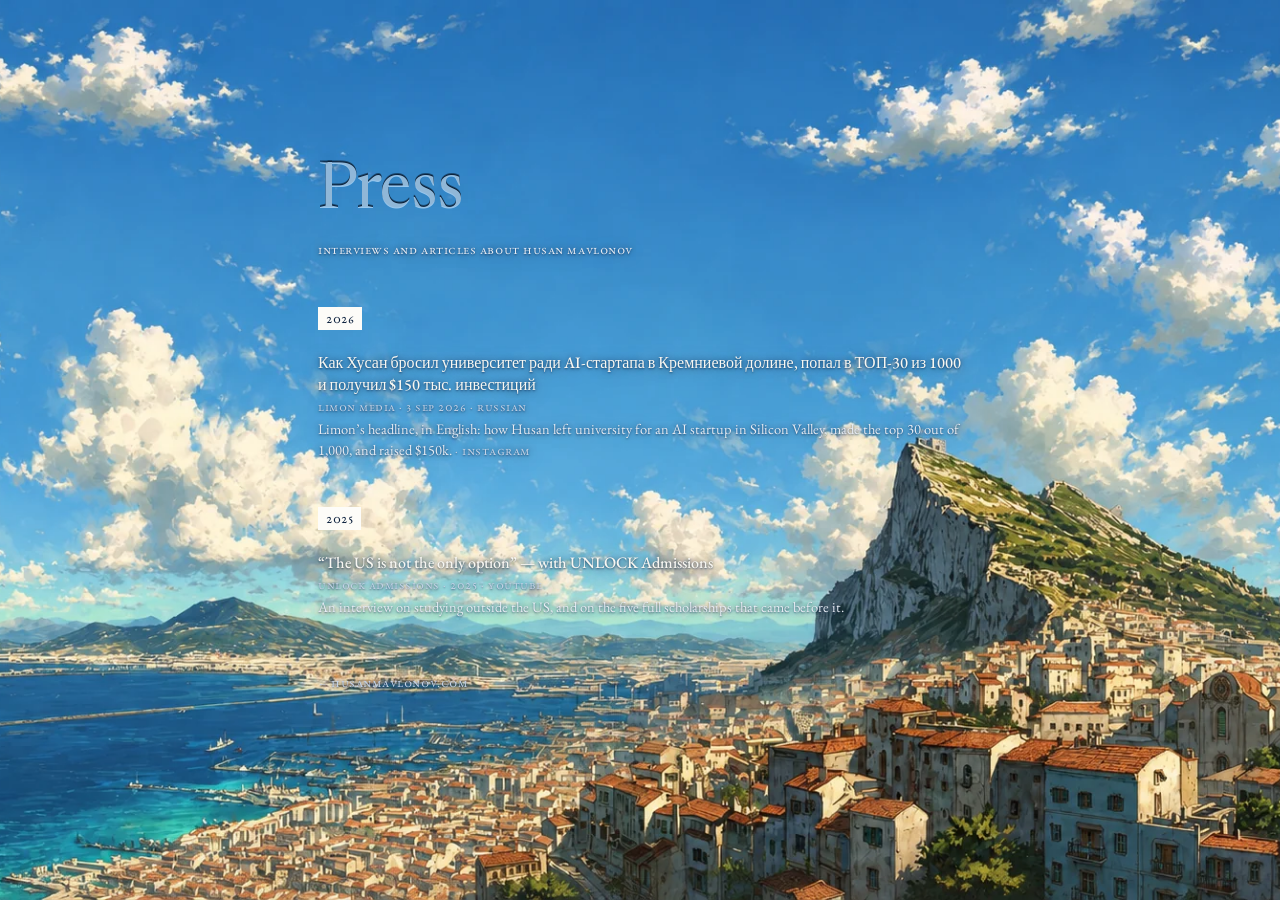
==== press/index.html @ 828c4197 "Co-founder & CEO of defex everywhere, incl. meta, JSON-LD and sitemap Co-Authored-By: Claude Opus 5 " ====
<!doctype html>
<html lang="en">
<head>
  <meta charset="utf-8" />
  <meta name="viewport" content="width=device-width, initial-scale=1, viewport-fit=cover" />
  <title>Press — Husan Mavlonov</title>
  <meta name="description" content="Press about Husan Mavlonov — interviews and articles, including Limon Media (2026) and UNLOCK Admissions (2025)." />
  <link rel="canonical" href="https://husanmavlonov.com/press/" />
  <meta name="theme-color" content="#3d7cb4" />
  <meta name="color-scheme" content="dark light" />
  <meta name="author" content="Husan Mavlonov" />
  <meta property="og:title" content="Press · Husan Mavlonov" />
  <meta property="og:description" content="Interviews and articles about Husan Mavlonov." />
  <meta property="og:type" content="website" />
  <meta property="og:url" content="https://husanmavlonov.com/press/" />
  <meta property="og:site_name" content="Husan Mavlonov" />
  <meta property="og:image" content="https://husanmavlonov.com/og.png" />
  <meta property="og:image:width" content="1200" />
  <meta property="og:image:height" content="630" />
  <meta property="og:image:alt" content="Husan Mavlonov — co-founder &amp; CEO of defex, co-founder of BuildCored." />
  <meta property="og:locale" content="en_US" />
  <meta name="twitter:card" content="summary_large_image" />
  <meta name="twitter:site" content="@MavlonovHusan" />
  <meta name="twitter:creator" content="@MavlonovHusan" />
  <meta name="twitter:title" content="Press · Husan Mavlonov" />
  <meta name="twitter:description" content="Interviews and articles about Husan Mavlonov." />
  <meta name="twitter:image" content="https://husanmavlonov.com/og.png" />
  <meta name="referrer" content="no-referrer-when-downgrade" />
  <link rel="icon" type="image/svg+xml" href="/favicon.svg" />
  <link rel="icon" type="image/png" sizes="32x32" href="/favicon-32.png" />
  <link rel="icon" type="image/png" sizes="192x192" href="/favicon-192.png" />
  <link rel="apple-touch-icon" sizes="180x180" href="/apple-touch-icon.png" />
  <link rel="shortcut icon" href="/favicon.ico" />
  <!-- same two faces the home page carries, same font-display -->
  <link rel="preload" href="/fonts/ebgaramond-sc.woff2" as="font" type="font/woff2" crossorigin>
  <link rel="preload" href="/fonts/newsreader-latin.woff2" as="font" type="font/woff2" crossorigin>
  <link rel="preload" as="image" type="image/webp" href="/sky/wallpaper.webp">
  <style>
    @font-face{font-family:'EB Garamond';font-style:normal;font-weight:400 500;font-display:optional;src:url(/fonts/ebgaramond-sc.woff2) format('woff2')}
    @font-face{font-family:'Newsreader';font-style:normal;font-weight:400 500;font-display:optional;src:url(/fonts/newsreader-latin.woff2) format('woff2')}
    @font-face{font-family:'Serif Fallback';src:local('Iowan Old Style'),local('Georgia');size-adjust:94%;ascent-override:98%;descent-override:26%;line-gap-override:0%}
    @font-face{font-family:'Garamond Fallback';src:local('Georgia');size-adjust:83%;ascent-override:121%;descent-override:36%;line-gap-override:0%}
  </style>
  <script type="application/ld+json">
{
  "@context": "https://schema.org",
  "@graph": [
    {
      "@type": "CollectionPage",
      "@id": "https://husanmavlonov.com/press/#webpage",
      "url": "https://husanmavlonov.com/press/",
      "name": "Press · Husan Mavlonov",
      "description": "Interviews and articles about Husan Mavlonov.",
      "about": { "@id": "https://husanmavlonov.com/#person" },
      "isPartOf": { "@id": "https://husanmavlonov.com/#website" },
      "inLanguage": "en",
      "hasPart": [
        {
          "@type": "NewsArticle",
          "url": "https://limon.kg/ru/news:86646",
          "headline": "Как Хусан бросил университет ради AI-стартапа в Кремниевой долине, попал в ТОП-30 из 1000 и получил $150 тыс. инвестиций",
          "datePublished": "2026-09-03T18:59:17+06:00",
          "inLanguage": "ru",
          "publisher": { "@type": "Organization", "name": "Limon Media", "url": "https://limon.kg/" },
          "about": { "@id": "https://husanmavlonov.com/#person" }
        },
        {
          "@type": "VideoObject",
          "url": "https://www.youtube.com/watch?v=57iL2J-NsNU",
          "name": "The US is not the only option — with UNLOCK Admissions",
          "uploadDate": "2025-01-01",
          "inLanguage": "uz",
          "publisher": { "@type": "Organization", "name": "UNLOCK Admissions" },
          "about": { "@id": "https://husanmavlonov.com/#person" }
        }
      ]
    }
  ]
}
  </script>
  <style>
    *, *::before, *::after { box-sizing: border-box; margin: 0; padding: 0; }

    :root {
      --bg: #3d7cb4;
      --fg: #e8e6df;
      --dim: #908b83;
      --dimmer: #3a3835;
      --accent: #a8aeb4;
      --text: 'EB Garamond', 'Garamond Fallback', Georgia, serif;
      --display: 'Newsreader', 'Serif Fallback', 'Iowan Old Style', Georgia, serif;
    }

    html, body {
      min-height: 100%;
      overflow-x: hidden;
      background: var(--bg);
      color: var(--fg);
      font-family: var(--text);
      min-height: 100vh;
      min-height: 100dvh;
      -webkit-font-smoothing: antialiased;
      text-rendering: optimizeLegibility;
    }
    ::selection { background: var(--accent); color: var(--bg); }
    a { color: inherit; text-decoration: none; }

    .page {
      max-width: 720px;
      margin: 14vh auto 46px;
      padding: 34px 38px 32px;
      display: flex;
      flex-direction: column;
      gap: 16px;
      position: relative;
      z-index: 2;
      border-radius: 18px;
    }

    h1 {
      font-family: var(--display);
      font-size: clamp(38px, 5.8vw, 64px);
      font-weight: 400;
      letter-spacing: -0.012em;
      line-height: 1.02;
      color: var(--fg);
    }

    .meta-line {
      font-variant-caps: all-small-caps;
      letter-spacing: 0.04em;
      font-size: 13.5px;
      color: var(--dim);
      line-height: 1.6;
      margin-top: -2px;
    }

    /* one white chip per year, the same one the home page puts on its labels */
    .section-label {
      width: fit-content;
      padding: 1px 8px;
      background: #fdfcf8;
      color: #0a1f3c;
      text-shadow: none;
      font-variant-caps: all-small-caps;
      letter-spacing: 0.04em;
      font-size: 13.5px;
      font-weight: 400;
      line-height: 1.6;
      margin-bottom: 22px;
    }

    .pr { margin-top: 30px; }
    .pr-list { list-style: none; display: flex; flex-direction: column; gap: 26px; }
    .pr-name { font-size: 16px; font-weight: 500; line-height: 1.35; color: var(--fg); }
    .pr-when { font-variant-caps: all-small-caps; letter-spacing: 0.04em; font-size: 13px; line-height: 1.5; color: var(--dimmer); margin-top: 1px; }
    .pr-when span { white-space: nowrap; }
    /* the English sense of a headline that ran in another language */
    .pr-what { margin-top: 2px; font-size: 14.5px; line-height: 1.45; color: var(--dim); }
    .pr-also { font-variant-caps: all-small-caps; letter-spacing: 0.04em; font-size: 13.5px; color: var(--dimmer); }

    .back { margin-top: 40px; font-variant-caps: all-small-caps; letter-spacing: 0.04em; font-size: 13.5px; color: var(--dimmer); }

    /* origin fill — the same invisible-button behaviour as the home page */
    .ob { position: relative; isolation: isolate; -webkit-tap-highlight-color: transparent; }
    .ob-fill { position: absolute; inset: -3px -7px -2px; z-index: -1; overflow: hidden; pointer-events: none; }
    .ob-disc {
      position: absolute;
      left: 0; top: 0; width: 0; height: 0;
      border-radius: 50%;
      background: #fdfcf8;
      transform: translate(-50%, -50%) scale(0);
      transition: transform 0.5s cubic-bezier(0.16, 1, 0.3, 1);
    }
    .ob.is-lit .ob-disc { transform: translate(-50%, -50%) scale(1); }
    .ob.is-lit, .ob.is-lit * { color: #0a1f3c !important; text-shadow: none !important; }
    a.ob.ob { transition: color 0.3s cubic-bezier(0.16, 1, 0.3, 1), transform 0.15s ease; }
    .ob.is-pressed { transform: scale(0.985); }
    li.pr-row.ob { cursor: pointer; transition: transform 0.15s ease; }
    li.pr-row.ob .ob-fill { inset: -12px -16px; }
    li.pr-row.ob .pr-name, li.pr-row.ob .pr-when, li.pr-row.ob .pr-what { transition: color 0.3s cubic-bezier(0.16, 1, 0.3, 1); }
    li.pr-row.ob.is-lit .pr-when, li.pr-row.ob.is-lit .pr-what { color: #4b5b70 !important; }

    a:focus-visible { outline: 2px solid var(--accent); outline-offset: 3px; border-radius: 2px; }

    @media (max-width: 700px) {
      .page { margin: 10vh auto 30px; padding: 26px 20px 24px; border-radius: 14px; }
      .pr { margin-top: 24px; }
      .pr-list { gap: 22px; }
      .meta-line, .section-label { font-size: 12.5px; letter-spacing: 0.03em; }
      .pr-when { font-size: 12px; letter-spacing: 0.03em; }
      .pr-what { font-size: 14px; }
    }
    @media (prefers-reduced-motion: reduce) {
      .ob-disc { transition: none; }
      .ob.is-pressed { transform: none; }
    }
  </style>
  <link rel="stylesheet" href="/glass.css?v=11">
</head>
<body>
<script>try{if(sessionStorage.getItem('hm-bg'))document.documentElement.classList.add('bg-instant');else sessionStorage.setItem('hm-bg','1')}catch(e){}</script>

  <div class="bg-plate" aria-hidden="true"></div>
  <div class="bg-pan" aria-hidden="true"><img src="/sky/wallpaper.webp" alt="" width="1672" height="941" decoding="sync"></div>
  <div class="bg-scrim" aria-hidden="true"></div>
  <script>/* reveal the backdrop once the wallpaper is decodable; glass.css fades in on body.bg-ready */
  (function () {
    var img = document.querySelector('.bg-pan img');
    function on() { document.body.classList.add('bg-ready'); }
    if (!img || img.complete) { on(); return; }
    img.addEventListener('load', on);
    img.addEventListener('error', on);
  })();</script>

  <main class="page glass">
    <h1>Press</h1>
    <p class="meta-line">interviews and articles about husan mavlonov</p>

    <section class="pr" aria-labelledby="pr2026">
      <h2 class="section-label" id="pr2026">2026</h2>
      <ul class="pr-list">
        <li class="pr-row">
          <p class="pr-name"><a href="https://limon.kg/ru/news:86646" target="_blank" rel="noopener">Как Хусан бросил университет ради AI-стартапа в Кремниевой долине, попал в ТОП-30 из 1000 и получил $150 тыс. инвестиций</a></p>
          <p class="pr-when"><span>Limon Media</span> · <span>3 sep 2026</span> · <span>russian</span></p>
          <p class="pr-what">Limon&rsquo;s headline, in English: how Husan left university for an AI startup in Silicon Valley, made the top 30 out of 1,000, and raised $150k. <span class="pr-also">· <a href="https://www.instagram.com/p/Dc2yhO6Cd67/" target="_blank" rel="noopener">instagram</a></span></p>
        </li>
      </ul>
    </section>

    <section class="pr" aria-labelledby="pr2025">
      <h2 class="section-label" id="pr2025">2025</h2>
      <ul class="pr-list">
        <li class="pr-row">
          <p class="pr-name"><a href="https://www.youtube.com/watch?v=57iL2J-NsNU" target="_blank" rel="noopener">&ldquo;The US is not the only option&rdquo; &mdash; with UNLOCK Admissions</a></p>
          <p class="pr-when"><span>UNLOCK Admissions</span> · <span>2025</span> · <span>youtube</span></p>
          <p class="pr-what">An interview on studying outside the US, and on the five full scholarships that came before it.</p>
        </li>
      </ul>
    </section>

    <p class="back"><a href="/">&larr; husanmavlonov.com</a></p>
  </main>

  <script>/* ORIGIN FILL — a row is one invisible button; its link opens on any click */
  (function () {
    var targets = [];
    document.querySelectorAll('.pr-row').forEach(function (row) {
      var link = row.querySelector('.pr-name a');
      if (!link) return;
      row.classList.add('ob');
      row.addEventListener('click', function (e) { if (!e.target.closest('a')) link.click(); });
      targets.push(row);
    });
    document.querySelectorAll('.pr-also a, .back a').forEach(function (el) {
      el.classList.add('ob');
      targets.push(el);
    });

    function cover(w, h, x, y) {
      return Math.ceil(2 * Math.max(Math.hypot(x, y), Math.hypot(w - x, y), Math.hypot(x, h - y), Math.hypot(w - x, h - y)));
    }

    targets.forEach(function (el) {
      var box = document.createElement('span');
      var disc = document.createElement('span');
      box.className = 'ob-fill';
      box.setAttribute('aria-hidden', 'true');
      disc.className = 'ob-disc';
      box.appendChild(disc);
      el.insertBefore(box, el.firstChild);

      function place(cx, cy) {
        var r = box.getBoundingClientRect();
        var x = cx == null ? r.width / 2 : Math.min(Math.max(cx - r.left, 0), r.width);
        var y = cy == null ? r.height / 2 : Math.min(Math.max(cy - r.top, 0), r.height);
        var d = cover(r.width, r.height, x, y);
        disc.style.left = x + 'px';
        disc.style.top = y + 'px';
        disc.style.width = disc.style.height = d + 'px';
      }
      function light(cx, cy) { place(cx, cy); el.classList.add('is-lit'); }
      function drain(cx, cy) { if (cx != null) place(cx, cy); el.classList.remove('is-lit', 'is-pressed'); }

      el.addEventListener('pointerenter', function (e) { if (e.pointerType !== 'touch') light(e.clientX, e.clientY); });
      el.addEventListener('pointerleave', function (e) { drain(e.clientX, e.clientY); });
      el.addEventListener('pointerdown', function (e) {
        if (e.button !== 0) return;
        light(e.clientX, e.clientY);
        el.classList.add('is-pressed');
      });
      el.addEventListener('pointerup', function (e) {
        el.classList.remove('is-pressed');
        if (e.pointerType === 'touch') setTimeout(function () { drain(); }, 420);
      });
      el.addEventListener('pointercancel', function () { drain(); });
      el.addEventListener('focusin', function (e) { if (e.target.matches(':focus-visible')) light(); });
      el.addEventListener('focusout', function () { drain(); });
    });
  })();
  </script>

  <script data-goatcounter="https://analyze.goatcounter.com/count"
          async src="//gc.zgo.at/count.js"></script>
</body>
</html>
---- glass.css ----
/* =============================================================================
   glass.css — the harbor-sky backdrop + the ink that sits on it.

   SINGLE SOURCE OF TRUTH. Every page links this, so the backdrop is byte-identical
   on index / building / 404 and does NOT change when you navigate or open an
   overlay. Load it AFTER each page's inline <style> so these rules win.

   One sky, one image: sky/wallpaper.webp is the harbor painting with its own
   sky extended upward IN THE IMAGE (matched grain, seam blended, the painting's
   clouds composited into the upper blue). It cover-fills the viewport, anchored
   62% bottom, and NOTHING moves — no drift, no parallax, like a real wallpaper.
   There are NO panes: type sits straight on the sky with a soft navy halo.
   The Claude modal is the one flat surface.
   ========================================================================== */

/* the page's own ground colour matches the sky, so any frame the browser paints
   before the plate (navigation, slow decode) is the right colour — no flash */
body { background-color: #3d7cb4; }

/* ---- the backdrop: sky extension + drifting painted clouds + panorama ---- */
.bg-plate,
.bg-scrim {
  position: fixed;
  inset: 0;
  z-index: 0;
  pointer-events: none;
}

.bg-plate {
  /* deeper zenith up top, then flat at the painting's top-edge blue */
  background: linear-gradient(180deg, #2e6da9 0%, #3f80b7 35%, #488bc0 65%, #488bc0 100%);
  opacity: 0;                       /* faded in on load — see the page script */
  transition: opacity 1s ease;
}
body.bg-ready .bg-plate { opacity: 1; }

/* the wallpaper: one baked image, cover-fit, anchored to the harbor (62% bottom).
   Static by design — the user wants a wallpaper, not weather. */
.bg-pan {
  position: fixed;
  inset: 0;
  z-index: 0;
  pointer-events: none;
}
.bg-pan img {
  display: block;
  width: 100%;
  height: 100%;
  object-fit: cover;
  object-position: 62% bottom;
  opacity: 0;
  transition: opacity 1.2s ease;
}
body.bg-ready .bg-pan img { opacity: 1; }
html.bg-instant .bg-plate,
html.bg-instant .bg-pan img { opacity: 1; transition: none; }

  .cp-3 { display: none; }
}

/* Just enough navy vignette to seat the type and stop the edges glaring */
.bg-scrim {
  background:
    radial-gradient(122% 88% at 70% 16%, rgba(6,46,92,0) 0%, rgba(6,46,92,0.05) 58%, rgba(6,46,92,0.18) 100%),
    linear-gradient(180deg, rgba(6,46,92,0.28) 0%, rgba(6,46,92,0.04) 30%, rgba(6,46,92,0.05) 62%, rgba(6,46,92,0.22) 100%);
}

/* real content rides above the backdrop */
.site-header,
.page { position: relative; z-index: 2; }

/* Arrow glyphs: neither the JetBrains Mono subset nor the Inter subsets ship U+2190/U+2192,
   so render them from a stable system stack rather than whatever the OS substitutes.
   Lives here so every page gets it (404's "← back to start" needs it too). */
.arw {
  font-style: normal;
  font-family: ui-sans-serif, system-ui, -apple-system, 'Segoe UI', sans-serif;
}

/* backdrop fade AND cloud drift must respect a reduced-motion preference on EVERY
   page, including 404 which has no global motion guard of its own */
@media (prefers-reduced-motion: reduce) {
  .bg-plate, .bg-scrim, .glass, .bg-pan img { transition: none; }
}

/* ---- no material: ink straight on the sky ----
   The .glass class survives in the markup purely as the ink scope: it re-tunes
   the type tokens for the blue ground. A soft navy halo keeps type legible where
   a painted cloud drifts underneath. */
.glass,
.st-backdrop {
  --fg: #f8f7f2;
  --dim: #e7ecf4;
  --dimmer: #c3d2e6;
  --accent: #f4efdf;                 /* cream — same family as the painted clouds */
  --accent-rgb: 244, 239, 223;
  --line: rgba(255, 255, 255, 0.28);
  --line-strong: rgba(255, 255, 255, 0.44);
}
.glass {
  background: none;
  border: 0;
  box-shadow: none;
  /* three layers: contact shadow, tight bloom (carries small mono type across
     the painting's white clouds), and a wide soft seat */
  text-shadow:
    0 1px 2px rgba(10, 35, 66, 0.55),
    0 0 7px rgba(10, 35, 66, 0.60),
    0 2px 20px rgba(10, 35, 66, 0.45);
}

/* The name is cut into the sky rather than sitting on it.

   The sky behind this line measures luminance 0.213, from 0.184 in the
   shadowed blue up to 0.278 on the bright clouds. A recess receives less light
   than its surface, so the ink has to sit below that range: at cream, 0.93, it
   was about three and a half times brighter than the sky and read as raised no
   matter what the lips did.

   The lit lip is a brighter SKY, never white. White is not this surface, so it
   can only read as a glow. That one substitution is most of the effect.

   The gradient gives the stroke depth down its length, as though the groove
   deepens toward the foot. Fallback below for anything without
   background-clip: text, where transparent ink would be invisible ink. */
.glass h1 { color: rgba(12, 34, 60, 0.94); }
@supports (background-clip: text) or (-webkit-background-clip: text) {
  .glass h1 {
    color: transparent;
    background-image: linear-gradient(165deg,
      rgba(20, 50, 86, 0.88) 0%,
      rgba(8, 26, 48, 0.97) 54%,
      rgba(18, 46, 80, 0.90) 100%);
    -webkit-background-clip: text;
            background-clip: text;
    text-shadow:
      0 1px 0 rgba(168, 210, 245, 0.85),
      0 -1px 0 rgba(2, 10, 22, 0.50);
  }
}

/* ---- per-surface ---- */

/* header: floating nav, no bar (building/404 still carry the old header) */
.site-header.glass {
  border: 0;
  background: none;
  box-shadow: none;
}

/* the memories chip keeps a hairline outline (it is a button), nothing else */
.st-label.glass {
  padding: 5px 12px;
  border-radius: 999px;
  border: 1px solid var(--line);
  background: none;
  box-shadow: none;
  transition: color 0.25s ease, border-color 0.25s ease;
}
.st-label.glass:hover { border-color: var(--line-strong); }
@media (max-width: 700px) {
  /* on a phone the chip floats over real text, so it needs a flat fill */
  .st-label.glass { background: rgba(6, 28, 58, 0.88); }
}

/* ---- OVERLAYS: flat deep-navy plates (no blur, no glass) ---- */
.st-backdrop {
  background: rgba(5, 26, 54, 0.93) !important;
  -webkit-backdrop-filter: none;
  backdrop-filter: none;
  text-shadow: 0 1px 2px rgba(4, 20, 42, 0.50);
}

.cc-backdrop {
  background: rgba(5, 26, 54, 0.78);
  -webkit-backdrop-filter: none;
  backdrop-filter: none;
}

/* the modal is the one true surface left: a flat navy card, hairline edge */
.cc-modal.glass {
  background: #0a2f5e;
  border: 1px solid rgba(255, 255, 255, 0.20);
  box-shadow: 0 34px 80px -38px rgba(3, 16, 34, 0.80);
}
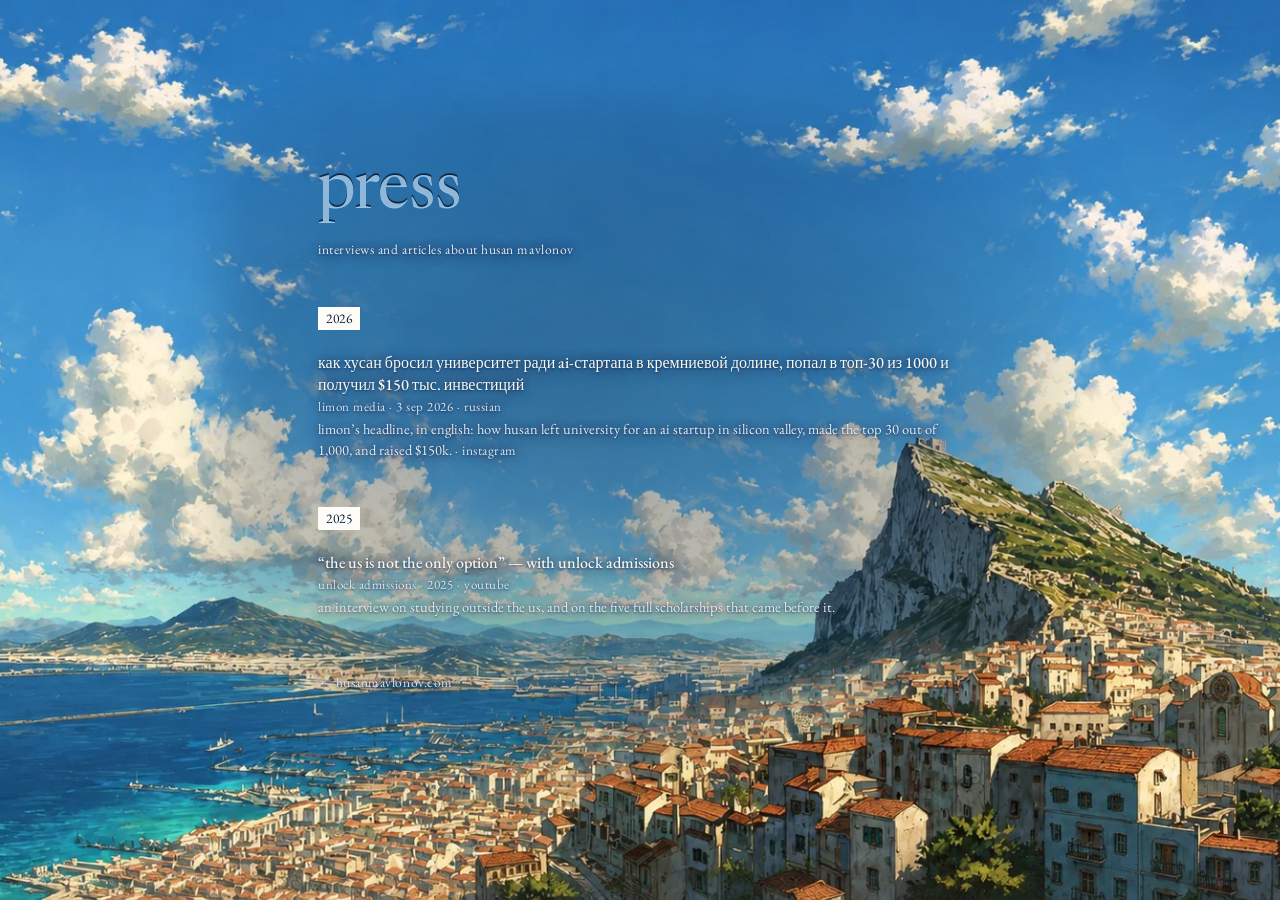
==== commit e37c0d97: "Readability shade behind text, lowercase sitewide, Defex Robotics naming, umich researcher, meta mat" ====
--- a/press/index.html
+++ b/press/index.html
@@ -196,7 +196,7 @@
       .ob.is-pressed { transform: none; }
     }
   </style>
-  <link rel="stylesheet" href="/glass.css?v=11">
+  <link rel="stylesheet" href="/glass.css?v=12">
 </head>
 <body>
 <script>try{if(sessionStorage.getItem('hm-bg'))document.documentElement.classList.add('bg-instant');else sessionStorage.setItem('hm-bg','1')}catch(e){}</script>
--- a/glass.css
+++ b/glass.css
@@ -183,3 +183,25 @@
   border: 1px solid rgba(255, 255, 255, 0.20);
   box-shadow: 0 34px 80px -38px rgba(3, 16, 34, 0.80);
 }
+
+/* ---- readability ----
+   Small light type was dissolving into the painted clouds and the city. A
+   feathered navy shade behind the text column carries it without boxing it in. */
+.page.glass::before {
+  content: "";
+  position: absolute;
+  inset: -36px -64px;
+  z-index: -1;
+  pointer-events: none;
+  border-radius: 48px;
+  background: radial-gradient(ellipse 70% 60% at 42% 45%,
+    rgba(10, 35, 66, 0.40) 0%,
+    rgba(10, 35, 66, 0.26) 55%,
+    rgba(10, 35, 66, 0) 100%);
+  filter: blur(24px);
+}
+.glass { --dimmer: #dbe5f2; }
+
+/* the whole site reads in lowercase; typed input keeps its case */
+body, body * { text-transform: lowercase !important; font-variant-caps: normal !important; }
+input, textarea { text-transform: none !important; }
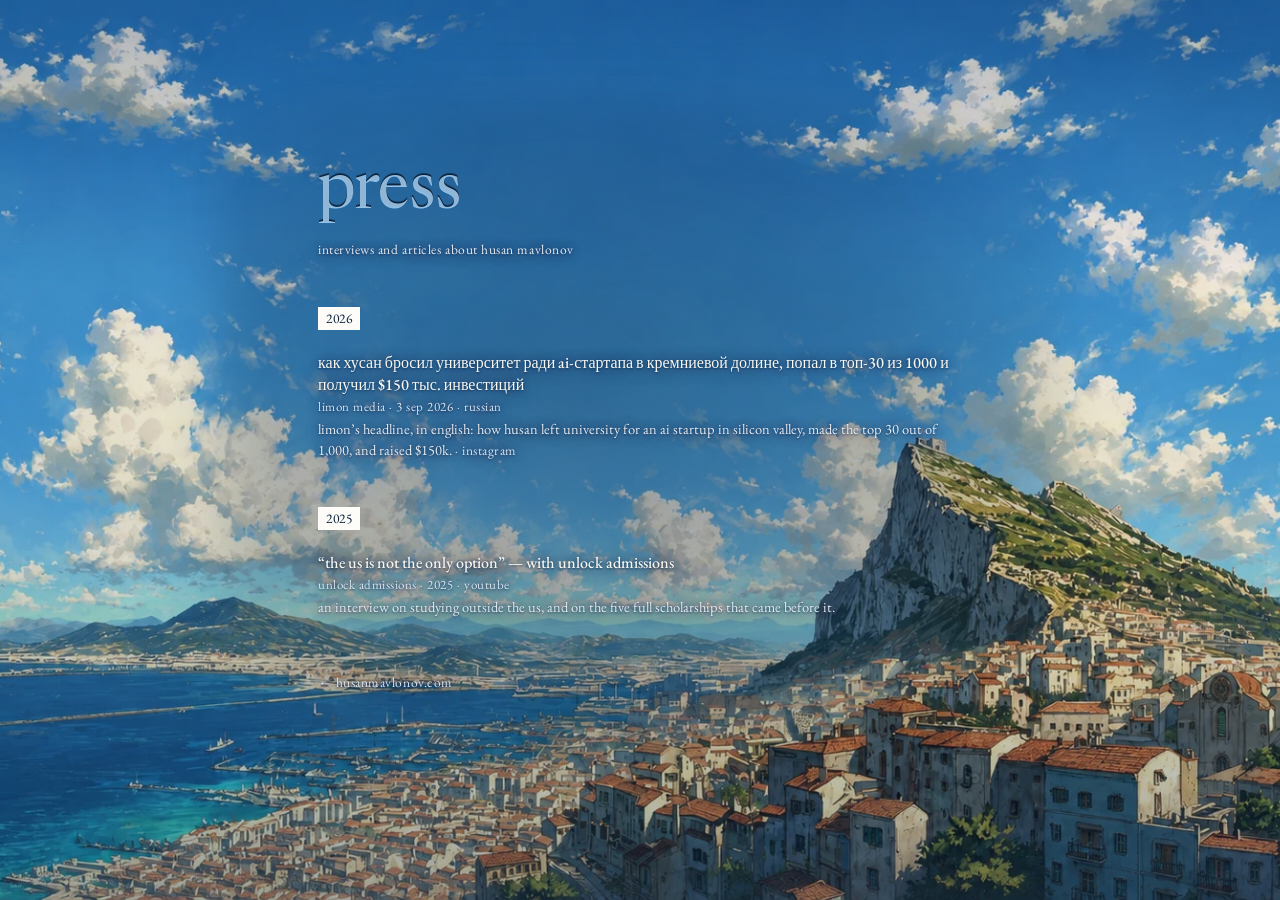
==== commit 16dcea47: "Review fixes: new og card, russian page + hreflang, headshot as person image, sitemap cleanup, drop " ====
--- a/press/index.html
+++ b/press/index.html
@@ -14,17 +14,17 @@
   <meta property="og:type" content="website" />
   <meta property="og:url" content="https://husanmavlonov.com/press/" />
   <meta property="og:site_name" content="Husan Mavlonov" />
-  <meta property="og:image" content="https://husanmavlonov.com/og.png" />
+  <meta property="og:image" content="https://husanmavlonov.com/og.png?v=2" />
   <meta property="og:image:width" content="1200" />
   <meta property="og:image:height" content="630" />
-  <meta property="og:image:alt" content="Husan Mavlonov — co-founder &amp; CEO of defex, co-founder of BuildCored." />
+  <meta property="og:image:alt" content="Husan Mavlonov — co-founder &amp; CEO of Defex Robotics." />
   <meta property="og:locale" content="en_US" />
   <meta name="twitter:card" content="summary_large_image" />
   <meta name="twitter:site" content="@MavlonovHusan" />
   <meta name="twitter:creator" content="@MavlonovHusan" />
   <meta name="twitter:title" content="Press · Husan Mavlonov" />
   <meta name="twitter:description" content="Interviews and articles about Husan Mavlonov." />
-  <meta name="twitter:image" content="https://husanmavlonov.com/og.png" />
+  <meta name="twitter:image" content="https://husanmavlonov.com/og.png?v=2" />
   <meta name="referrer" content="no-referrer-when-downgrade" />
   <link rel="icon" type="image/svg+xml" href="/favicon.svg" />
   <link rel="icon" type="image/png" sizes="32x32" href="/favicon-32.png" />
@@ -68,7 +68,8 @@
           "@type": "VideoObject",
           "url": "https://www.youtube.com/watch?v=57iL2J-NsNU",
           "name": "The US is not the only option — with UNLOCK Admissions",
-          "uploadDate": "2025-01-01",
+          "uploadDate": "2025-11-26T21:47:56-08:00",
+          "thumbnailUrl": "https://i.ytimg.com/vi/57iL2J-NsNU/hqdefault.jpg",
           "inLanguage": "uz",
           "publisher": { "@type": "Organization", "name": "UNLOCK Admissions" },
           "about": { "@id": "https://husanmavlonov.com/#person" }
@@ -196,7 +197,7 @@
       .ob.is-pressed { transform: none; }
     }
   </style>
-  <link rel="stylesheet" href="/glass.css?v=12">
+  <link rel="stylesheet" href="/glass.css?v=13">
 </head>
 <body>
 <script>try{if(sessionStorage.getItem('hm-bg'))document.documentElement.classList.add('bg-instant');else sessionStorage.setItem('hm-bg','1')}catch(e){}</script>
--- a/glass.css
+++ b/glass.css
@@ -54,9 +54,6 @@
 body.bg-ready .bg-pan img { opacity: 1; }
 html.bg-instant .bg-plate,
 html.bg-instant .bg-pan img { opacity: 1; transition: none; }
-
-  .cp-3 { display: none; }
-}
 
 /* Just enough navy vignette to seat the type and stop the edges glaring */
 .bg-scrim {
@@ -200,6 +197,7 @@
     rgba(10, 35, 66, 0) 100%);
   filter: blur(24px);
 }
+@media (max-width: 700px) { .page.glass::before { inset: -24px 0; } }
 .glass { --dimmer: #dbe5f2; }
 
 /* the whole site reads in lowercase; typed input keeps its case */
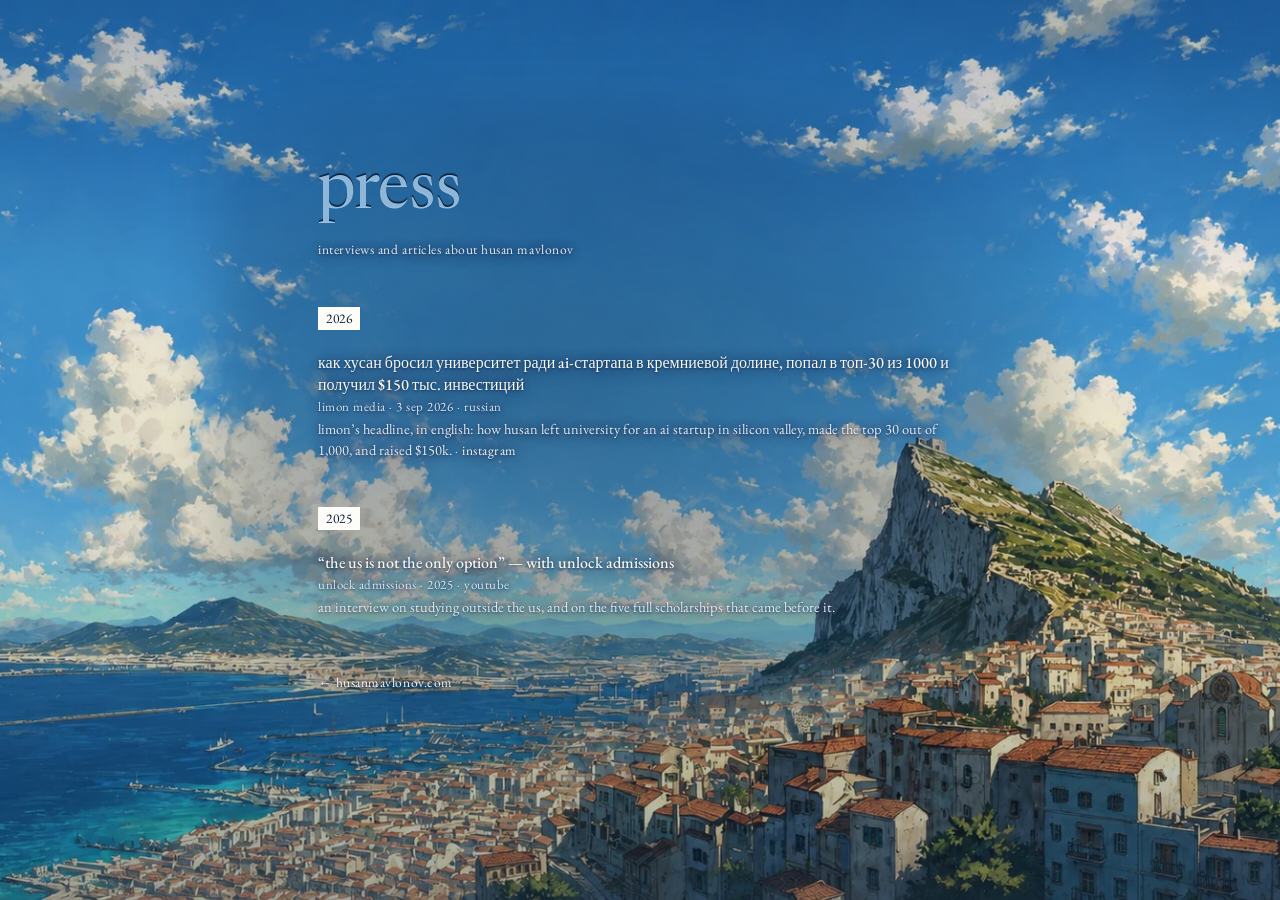
==== commit e79f0486: "Underline links sitewide: plain white text, 1px line draws in on hover Co-Authored-By: Claude Opus 5" ====
--- a/press/index.html
+++ b/press/index.html
@@ -197,7 +197,7 @@
       .ob.is-pressed { transform: none; }
     }
   </style>
-  <link rel="stylesheet" href="/glass.css?v=13">
+  <link rel="stylesheet" href="/glass.css?v=14">
 </head>
 <body>
 <script>try{if(sessionStorage.getItem('hm-bg'))document.documentElement.classList.add('bg-instant');else sessionStorage.setItem('hm-bg','1')}catch(e){}</script>
@@ -249,13 +249,8 @@
     document.querySelectorAll('.pr-row').forEach(function (row) {
       var link = row.querySelector('.pr-name a');
       if (!link) return;
-      row.classList.add('ob');
+      row.classList.add('ul-row');
       row.addEventListener('click', function (e) { if (!e.target.closest('a')) link.click(); });
-      targets.push(row);
-    });
-    document.querySelectorAll('.pr-also a, .back a').forEach(function (el) {
-      el.classList.add('ob');
-      targets.push(el);
     });
 
     function cover(w, h, x, y) {
--- a/glass.css
+++ b/glass.css
@@ -203,3 +203,24 @@
 /* the whole site reads in lowercase; typed input keeps its case */
 body, body * { text-transform: lowercase !important; font-variant-caps: normal !important; }
 input, textarea { text-transform: none !important; }
+
+/* underline links: every text link is plain white; a 1px line draws in from the
+   left on hover/focus and leaves to the right, following the text across breaks */
+main a:not(.xp-logo), .tg-card a {
+  color: var(--fg) !important;
+  border-bottom: 0 !important;
+  padding-bottom: 1px;
+  background: linear-gradient(currentColor, currentColor) 100% 100% / 0% 1px no-repeat;
+  -webkit-box-decoration-break: clone;
+  box-decoration-break: clone;
+  transition: background-size 0.3s ease-out !important;
+}
+main a:not(.xp-logo):hover, main a:not(.xp-logo):focus-visible,
+.xp-row.ul-row:hover .xp-name a, .pr-row.ul-row:hover .pr-name a {
+  background-size: 100% 1px;
+  background-position: 0% 100%;
+}
+.xp-row.ul-row, .pr-row.ul-row { cursor: pointer; }
+@media (prefers-reduced-motion: reduce) {
+  main a:not(.xp-logo), .tg-card a { transition: none !important; }
+}
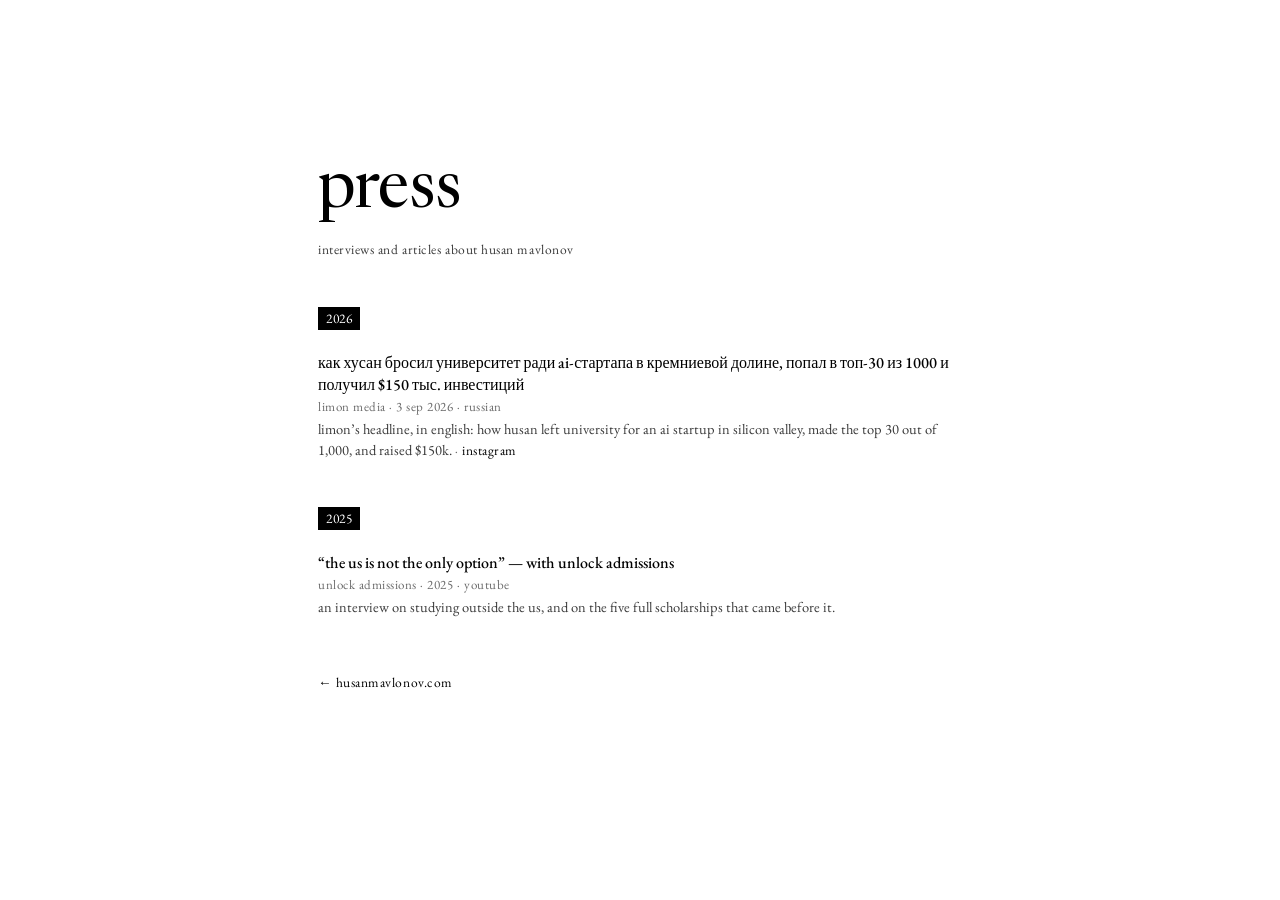
==== commit df37fb75: "Black and white site: white page, black ink, no wallpaper Co-Authored-By: Claude Opus 5.5 <noreply@a" ====
--- a/press/index.html
+++ b/press/index.html
@@ -6,7 +6,7 @@
   <title>Press — Husan Mavlonov</title>
   <meta name="description" content="Press about Husan Mavlonov — interviews and articles, including Limon Media (2026) and UNLOCK Admissions (2025)." />
   <link rel="canonical" href="https://husanmavlonov.com/press/" />
-  <meta name="theme-color" content="#3d7cb4" />
+  <meta name="theme-color" content="#ffffff" />
   <meta name="color-scheme" content="dark light" />
   <meta name="author" content="Husan Mavlonov" />
   <meta property="og:title" content="Press · Husan Mavlonov" />
@@ -34,7 +34,6 @@
   <!-- same two faces the home page carries, same font-display -->
   <link rel="preload" href="/fonts/ebgaramond-sc.woff2" as="font" type="font/woff2" crossorigin>
   <link rel="preload" href="/fonts/newsreader-latin.woff2" as="font" type="font/woff2" crossorigin>
-  <link rel="preload" as="image" type="image/webp" href="/sky/wallpaper.webp">
   <style>
     @font-face{font-family:'EB Garamond';font-style:normal;font-weight:400 500;font-display:optional;src:url(/fonts/ebgaramond-sc.woff2) format('woff2')}
     @font-face{font-family:'Newsreader';font-style:normal;font-weight:400 500;font-display:optional;src:url(/fonts/newsreader-latin.woff2) format('woff2')}
@@ -197,13 +196,13 @@
       .ob.is-pressed { transform: none; }
     }
   </style>
-  <link rel="stylesheet" href="/glass.css?v=14">
+  <link rel="stylesheet" href="/glass.css?v=15">
 </head>
 <body>
 <script>try{if(sessionStorage.getItem('hm-bg'))document.documentElement.classList.add('bg-instant');else sessionStorage.setItem('hm-bg','1')}catch(e){}</script>
 
   <div class="bg-plate" aria-hidden="true"></div>
-  <div class="bg-pan" aria-hidden="true"><img src="/sky/wallpaper.webp" alt="" width="1672" height="941" decoding="sync"></div>
+  
   <div class="bg-scrim" aria-hidden="true"></div>
   <script>/* reveal the backdrop once the wallpaper is decodable; glass.css fades in on body.bg-ready */
   (function () {
--- a/glass.css
+++ b/glass.css
@@ -224,3 +224,54 @@
 @media (prefers-reduced-motion: reduce) {
   main a:not(.xp-logo), .tg-card a { transition: none !important; }
 }
+
+/* ===== black & white: plain white page, black ink, no wallpaper ===== */
+html, body, body.light { background: #fff !important; color: #000; }
+.bg-plate, .bg-pan, .bg-scrim, .page.glass::before { display: none !important; }
+.glass, .st-backdrop, body, body.light {
+  --bg: #fff;
+  --fg: #000;
+  --dim: #3a3a3a;
+  --dimmer: #6b6b6b;
+  --accent: #000;
+  --accent-rgb: 0, 0, 0;
+  --line: rgba(0, 0, 0, 0.18);
+  --line-strong: rgba(0, 0, 0, 0.4);
+}
+body *, .glass, .glass h1 { text-shadow: none !important; }
+.glass h1, main.page > h1, h1, h1 em {
+  color: #000 !important;
+  background: none !important;
+  -webkit-background-clip: border-box !important;
+          background-clip: border-box !important;
+}
+::selection { background: #000; color: #fff; }
+
+/* chips + buttons: black blocks, white type; the hover disc fills white */
+.section-label { background: #000 !important; color: #fff !important; }
+.ob--ink .ob-disc { background: #fff !important; box-shadow: inset 0 0 0 1px #000; }
+.ob.ob--ink.is-lit, .ob.ob--ink.is-lit * { color: #000 !important; }
+.xp-more, .xp-more:hover { background: #000 !important; color: #fff !important; }
+.xp-more .ob-disc { background: #fff !important; }
+.xp-more.is-lit, .xp-more.is-lit * { color: #000 !important; }
+.xp-more.is-lit { box-shadow: inset 0 0 0 1px #000; }
+.xp-logo { box-shadow: 0 0 0 1px rgba(0, 0, 0, 0.12); }
+.xp-logo--mono { background: #fff !important; color: #000 !important; }
+.xp-row.ob.is-lit .xp-when, .xp-row.ob.is-lit .xp-what,
+li.pr-row.ob.is-lit .pr-when, li.pr-row.ob.is-lit .pr-what { color: inherit !important; }
+a:focus-visible, button:focus-visible, input:focus-visible { outline-color: #000 !important; }
+
+/* telegram popup: white card, black ink */
+.tg-pop, body.light .tg-pop { background: rgba(0, 0, 0, 0.18) !important; }
+.tg-card, body.light .tg-card {
+  --fg: #000; --dim: #3a3a3a; --dimmer: #6b6b6b;
+  background: #fff !important;
+  border: 1px solid #000 !important;
+  -webkit-backdrop-filter: none !important;
+          backdrop-filter: none !important;
+  color: #000;
+}
+.tg-card input:not(.hp) { border-bottom-color: rgba(0, 0, 0, 0.3) !important; }
+.tg-card input:focus { border-bottom-color: #000 !important; }
+.tg-send { border-color: rgba(0, 0, 0, 0.4) !important; color: #000 !important; }
+.tg-send:hover { border-color: #000 !important; }
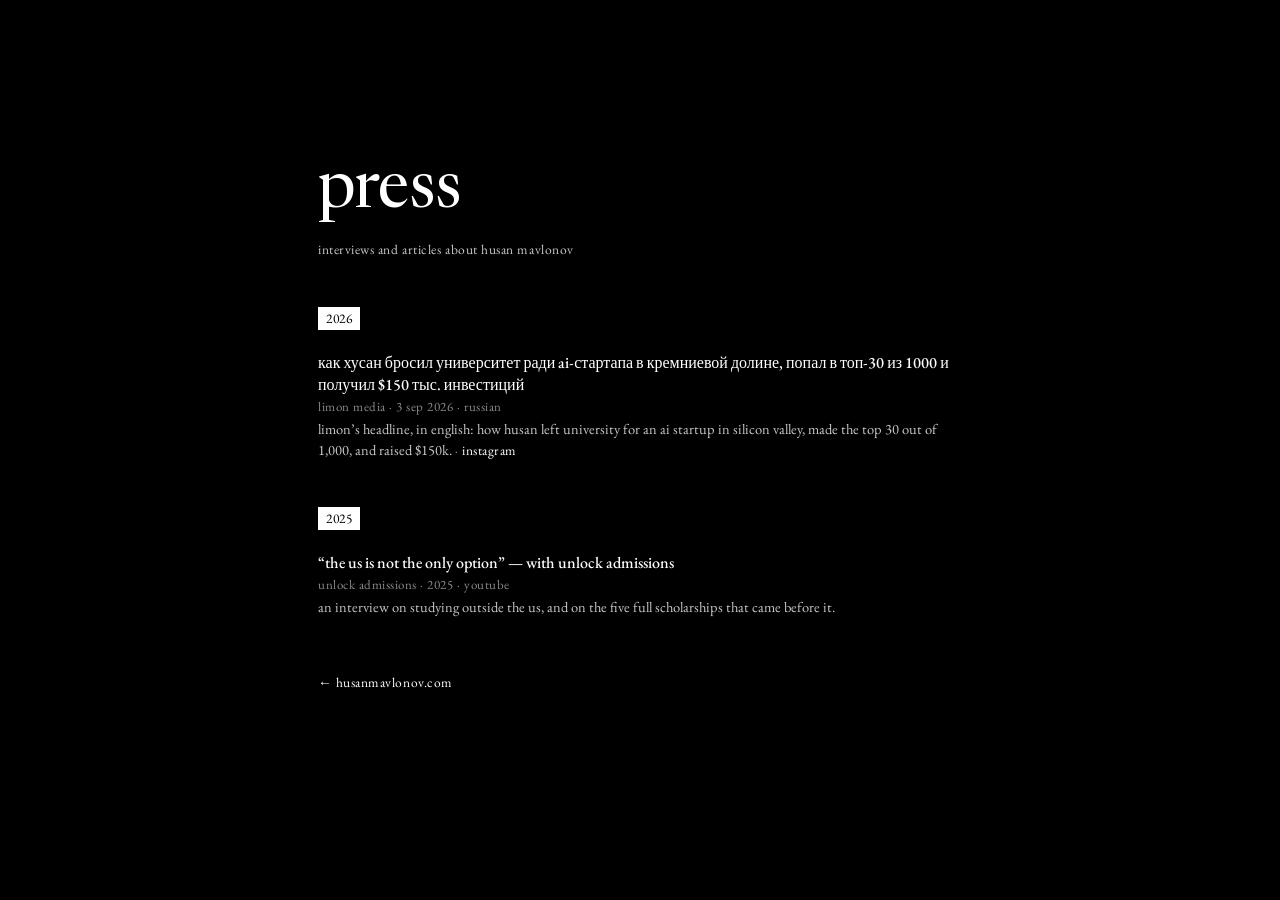
==== commit d2dd4558: "Reverse to white ink on a black page Co-Authored-By: Claude Opus 5.5 <noreply@anthropic.com>" ====
--- a/press/index.html
+++ b/press/index.html
@@ -6,7 +6,7 @@
   <title>Press — Husan Mavlonov</title>
   <meta name="description" content="Press about Husan Mavlonov — interviews and articles, including Limon Media (2026) and UNLOCK Admissions (2025)." />
   <link rel="canonical" href="https://husanmavlonov.com/press/" />
-  <meta name="theme-color" content="#ffffff" />
+  <meta name="theme-color" content="#000000" />
   <meta name="color-scheme" content="dark light" />
   <meta name="author" content="Husan Mavlonov" />
   <meta property="og:title" content="Press · Husan Mavlonov" />
@@ -196,7 +196,7 @@
       .ob.is-pressed { transform: none; }
     }
   </style>
-  <link rel="stylesheet" href="/glass.css?v=15">
+  <link rel="stylesheet" href="/glass.css?v=16">
 </head>
 <body>
 <script>try{if(sessionStorage.getItem('hm-bg'))document.documentElement.classList.add('bg-instant');else sessionStorage.setItem('hm-bg','1')}catch(e){}</script>
--- a/glass.css
+++ b/glass.css
@@ -225,53 +225,52 @@
   main a:not(.xp-logo), .tg-card a { transition: none !important; }
 }
 
-/* ===== black & white: plain white page, black ink, no wallpaper ===== */
-html, body, body.light { background: #fff !important; color: #000; }
+/* ===== black & white: plain black page, white ink, no wallpaper ===== */
+html, body, body.light { background: #000 !important; color: #fff; }
 .bg-plate, .bg-pan, .bg-scrim, .page.glass::before { display: none !important; }
 .glass, .st-backdrop, body, body.light {
-  --bg: #fff;
-  --fg: #000;
-  --dim: #3a3a3a;
-  --dimmer: #6b6b6b;
-  --accent: #000;
-  --accent-rgb: 0, 0, 0;
-  --line: rgba(0, 0, 0, 0.18);
-  --line-strong: rgba(0, 0, 0, 0.4);
+  --bg: #000;
+  --fg: #fff;
+  --dim: #c8c8c8;
+  --dimmer: #8a8a8a;
+  --accent: #fff;
+  --accent-rgb: 255, 255, 255;
+  --line: rgba(255, 255, 255, 0.2);
+  --line-strong: rgba(255, 255, 255, 0.45);
 }
 body *, .glass, .glass h1 { text-shadow: none !important; }
 .glass h1, main.page > h1, h1, h1 em {
-  color: #000 !important;
+  color: #fff !important;
   background: none !important;
   -webkit-background-clip: border-box !important;
           background-clip: border-box !important;
 }
-::selection { background: #000; color: #fff; }
-
-/* chips + buttons: black blocks, white type; the hover disc fills white */
-.section-label { background: #000 !important; color: #fff !important; }
-.ob--ink .ob-disc { background: #fff !important; box-shadow: inset 0 0 0 1px #000; }
-.ob.ob--ink.is-lit, .ob.ob--ink.is-lit * { color: #000 !important; }
-.xp-more, .xp-more:hover { background: #000 !important; color: #fff !important; }
-.xp-more .ob-disc { background: #fff !important; }
-.xp-more.is-lit, .xp-more.is-lit * { color: #000 !important; }
-.xp-more.is-lit { box-shadow: inset 0 0 0 1px #000; }
-.xp-logo { box-shadow: 0 0 0 1px rgba(0, 0, 0, 0.12); }
+::selection { background: #fff; color: #000; }
+
+/* chips + buttons: white blocks, black type; the hover disc fills black */
+.section-label { background: #fff !important; color: #000 !important; }
+.ob--ink .ob-disc { background: #000 !important; box-shadow: inset 0 0 0 1px #fff; }
+.ob.ob--ink.is-lit, .ob.ob--ink.is-lit * { color: #fff !important; }
+.xp-more, .xp-more:hover { background: #fff !important; color: #000 !important; }
+.xp-more .ob-disc { background: #000 !important; }
+.xp-more.is-lit, .xp-more.is-lit * { color: #fff !important; }
+.xp-more.is-lit { box-shadow: inset 0 0 0 1px #fff; }
 .xp-logo--mono { background: #fff !important; color: #000 !important; }
 .xp-row.ob.is-lit .xp-when, .xp-row.ob.is-lit .xp-what,
 li.pr-row.ob.is-lit .pr-when, li.pr-row.ob.is-lit .pr-what { color: inherit !important; }
-a:focus-visible, button:focus-visible, input:focus-visible { outline-color: #000 !important; }
-
-/* telegram popup: white card, black ink */
-.tg-pop, body.light .tg-pop { background: rgba(0, 0, 0, 0.18) !important; }
+a:focus-visible, button:focus-visible, input:focus-visible { outline-color: #fff !important; }
+
+/* telegram popup: black card, white ink */
+.tg-pop, body.light .tg-pop { background: rgba(0, 0, 0, 0.6) !important; }
 .tg-card, body.light .tg-card {
-  --fg: #000; --dim: #3a3a3a; --dimmer: #6b6b6b;
-  background: #fff !important;
-  border: 1px solid #000 !important;
+  --fg: #fff; --dim: #c8c8c8; --dimmer: #8a8a8a;
+  background: #000 !important;
+  border: 1px solid #fff !important;
   -webkit-backdrop-filter: none !important;
           backdrop-filter: none !important;
-  color: #000;
-}
-.tg-card input:not(.hp) { border-bottom-color: rgba(0, 0, 0, 0.3) !important; }
-.tg-card input:focus { border-bottom-color: #000 !important; }
-.tg-send { border-color: rgba(0, 0, 0, 0.4) !important; color: #000 !important; }
-.tg-send:hover { border-color: #000 !important; }
+  color: #fff;
+}
+.tg-card input:not(.hp) { border-bottom-color: rgba(255, 255, 255, 0.35) !important; }
+.tg-card input:focus { border-bottom-color: #fff !important; }
+.tg-send { border-color: rgba(255, 255, 255, 0.45) !important; color: #fff !important; }
+.tg-send:hover { border-color: #fff !important; }
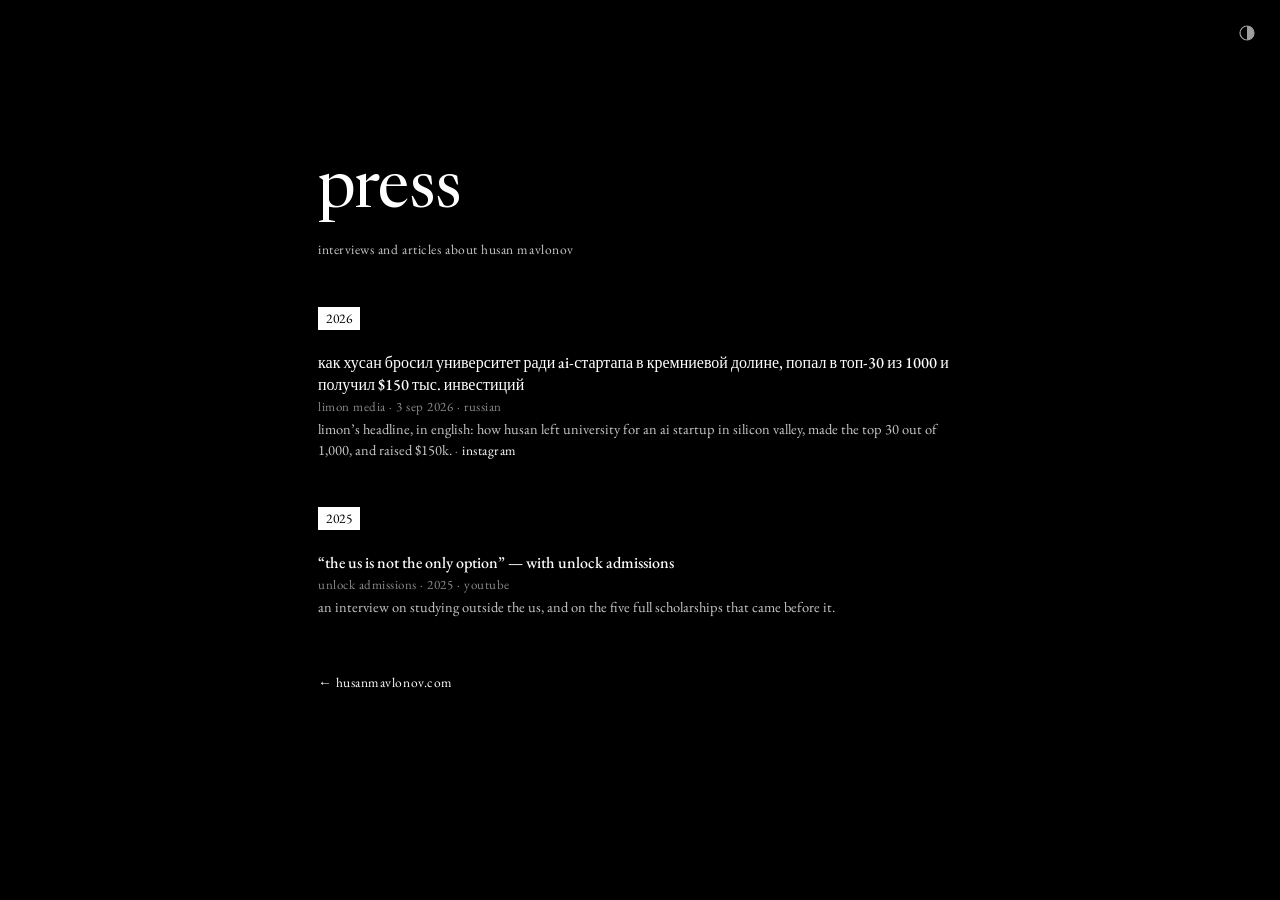
==== commit a78aba2a: "Light/dark ink toggle: small half-disc top right, circle swap from the button, remembered Co-Authore" ====
--- a/press/index.html
+++ b/press/index.html
@@ -2,6 +2,7 @@
 <html lang="en">
 <head>
   <meta charset="utf-8" />
+  <script>try{if(localStorage.getItem('hm-ink')==='light')document.documentElement.setAttribute('data-ink','light')}catch(e){}</script>
   <meta name="viewport" content="width=device-width, initial-scale=1, viewport-fit=cover" />
   <title>Press — Husan Mavlonov</title>
   <meta name="description" content="Press about Husan Mavlonov — interviews and articles, including Limon Media (2026) and UNLOCK Admissions (2025)." />
@@ -196,7 +197,7 @@
       .ob.is-pressed { transform: none; }
     }
   </style>
-  <link rel="stylesheet" href="/glass.css?v=16">
+  <link rel="stylesheet" href="/glass.css?v=17">
 </head>
 <body>
 <script>try{if(sessionStorage.getItem('hm-bg'))document.documentElement.classList.add('bg-instant');else sessionStorage.setItem('hm-bg','1')}catch(e){}</script>
@@ -297,5 +298,7 @@
 
   <script data-goatcounter="https://analyze.goatcounter.com/count"
           async src="//gc.zgo.at/count.js"></script>
+  <script src="/smooth.js?v=1" defer></script>
+  <script src="/ink.js?v=1" defer></script>
 </body>
 </html>
--- a/glass.css
+++ b/glass.css
@@ -225,52 +225,92 @@
   main a:not(.xp-logo), .tg-card a { transition: none !important; }
 }
 
-/* ===== black & white: plain black page, white ink, no wallpaper ===== */
-html, body, body.light { background: #000 !important; color: #fff; }
+/* ===== black & white: one ink on one paper, swapped by the corner toggle ===== */
+:root {
+  --paper: #000; --ink: #fff; --ink-2: #c8c8c8; --ink-3: #8a8a8a;
+  --hair: rgba(255, 255, 255, 0.2); --hair-2: rgba(255, 255, 255, 0.45);
+  color-scheme: dark;
+}
+html[data-ink="light"] {
+  --paper: #fff; --ink: #000; --ink-2: #3a3a3a; --ink-3: #6b6b6b;
+  --hair: rgba(0, 0, 0, 0.18); --hair-2: rgba(0, 0, 0, 0.4);
+  color-scheme: light;
+}
+html, body, body.light { background: var(--paper) !important; color: var(--ink); }
 .bg-plate, .bg-pan, .bg-scrim, .page.glass::before { display: none !important; }
 .glass, .st-backdrop, body, body.light {
-  --bg: #000;
-  --fg: #fff;
-  --dim: #c8c8c8;
-  --dimmer: #8a8a8a;
-  --accent: #fff;
-  --accent-rgb: 255, 255, 255;
-  --line: rgba(255, 255, 255, 0.2);
-  --line-strong: rgba(255, 255, 255, 0.45);
+  --bg: var(--paper);
+  --fg: var(--ink);
+  --dim: var(--ink-2);
+  --dimmer: var(--ink-3);
+  --accent: var(--ink);
+  --line: var(--hair);
+  --line-strong: var(--hair-2);
 }
 body *, .glass, .glass h1 { text-shadow: none !important; }
 .glass h1, main.page > h1, h1, h1 em {
-  color: #fff !important;
+  color: var(--ink) !important;
   background: none !important;
   -webkit-background-clip: border-box !important;
           background-clip: border-box !important;
 }
-::selection { background: #fff; color: #000; }
-
-/* chips + buttons: white blocks, black type; the hover disc fills black */
-.section-label { background: #fff !important; color: #000 !important; }
-.ob--ink .ob-disc { background: #000 !important; box-shadow: inset 0 0 0 1px #fff; }
-.ob.ob--ink.is-lit, .ob.ob--ink.is-lit * { color: #fff !important; }
-.xp-more, .xp-more:hover { background: #fff !important; color: #000 !important; }
-.xp-more .ob-disc { background: #000 !important; }
-.xp-more.is-lit, .xp-more.is-lit * { color: #fff !important; }
-.xp-more.is-lit { box-shadow: inset 0 0 0 1px #fff; }
+::selection { background: var(--ink); color: var(--paper); }
+
+/* chips + buttons: solid ink blocks, paper type; the hover disc fills paper */
+.section-label { background: var(--ink) !important; color: var(--paper) !important; }
+.ob--ink .ob-disc { background: var(--paper) !important; box-shadow: inset 0 0 0 1px var(--ink); }
+.ob.ob--ink.is-lit, .ob.ob--ink.is-lit * { color: var(--ink) !important; }
+.xp-more, .xp-more:hover { background: var(--ink) !important; color: var(--paper) !important; }
+.xp-more .ob-disc { background: var(--paper) !important; }
+.xp-more.is-lit, .xp-more.is-lit * { color: var(--ink) !important; }
+.xp-more.is-lit { box-shadow: inset 0 0 0 1px var(--ink); }
 .xp-logo--mono { background: #fff !important; color: #000 !important; }
+html[data-ink="light"] .xp-logo { box-shadow: 0 0 0 1px rgba(0, 0, 0, 0.1); }
 .xp-row.ob.is-lit .xp-when, .xp-row.ob.is-lit .xp-what,
 li.pr-row.ob.is-lit .pr-when, li.pr-row.ob.is-lit .pr-what { color: inherit !important; }
-a:focus-visible, button:focus-visible, input:focus-visible { outline-color: #fff !important; }
-
-/* telegram popup: black card, white ink */
-.tg-pop, body.light .tg-pop { background: rgba(0, 0, 0, 0.6) !important; }
+a:focus-visible, button:focus-visible, input:focus-visible { outline-color: var(--ink) !important; }
+
+/* telegram popup: paper card, ink type */
+.tg-pop, body.light .tg-pop { background: rgba(0, 0, 0, 0.5) !important; }
+html[data-ink="light"] .tg-pop { background: rgba(0, 0, 0, 0.16) !important; }
 .tg-card, body.light .tg-card {
-  --fg: #fff; --dim: #c8c8c8; --dimmer: #8a8a8a;
-  background: #000 !important;
-  border: 1px solid #fff !important;
+  --fg: var(--ink); --dim: var(--ink-2); --dimmer: var(--ink-3);
+  background: var(--paper) !important;
+  border: 1px solid var(--ink) !important;
   -webkit-backdrop-filter: none !important;
           backdrop-filter: none !important;
-  color: #fff;
-}
-.tg-card input:not(.hp) { border-bottom-color: rgba(255, 255, 255, 0.35) !important; }
-.tg-card input:focus { border-bottom-color: #fff !important; }
-.tg-send { border-color: rgba(255, 255, 255, 0.45) !important; color: #fff !important; }
-.tg-send:hover { border-color: #fff !important; }
+  color: var(--ink);
+}
+.tg-card input:not(.hp) { border-bottom-color: var(--hair-2) !important; }
+.tg-card input:focus { border-bottom-color: var(--ink) !important; }
+.tg-send { border-color: var(--hair-2) !important; color: var(--ink) !important; }
+.tg-send:hover { border-color: var(--ink) !important; }
+
+/* ink toggle: a small half-filled disc in the top-right corner */
+.ink-toggle {
+  position: fixed; top: 18px; right: 18px; z-index: 20;
+  width: 30px; height: 30px; padding: 0;
+  display: grid; place-items: center;
+  background: none; border: 0; border-radius: 50%;
+  color: var(--ink); cursor: pointer;
+  opacity: 0.62;
+  transition: opacity 0.25s ease;
+  -webkit-tap-highlight-color: transparent;
+}
+.ink-toggle:hover, .ink-toggle:focus-visible { opacity: 1; }
+.ink-toggle svg { width: 16px; height: 16px; display: block; transition: transform 0.6s cubic-bezier(0.65, 0, 0.35, 1); }
+html[data-ink="light"] .ink-toggle svg { transform: rotate(180deg); }
+.ink-toggle:focus-visible { outline: 1px solid var(--ink); outline-offset: 2px; }
+@media (max-width: 700px) { .ink-toggle { top: 12px; right: 12px; } }
+
+/* the swap: new ink spreads as a circle from the toggle (View Transitions) */
+::view-transition-old(root), ::view-transition-new(root) { animation: none; mix-blend-mode: normal; }
+::view-transition-new(root) { animation: ink-spread 0.7s cubic-bezier(0.65, 0, 0.35, 1); }
+@keyframes ink-spread {
+  from { clip-path: circle(0 at var(--ink-x, 100%) var(--ink-y, 0)); }
+  to   { clip-path: circle(var(--ink-r, 150vmax) at var(--ink-x, 100%) var(--ink-y, 0)); }
+}
+@media (prefers-reduced-motion: reduce) {
+  ::view-transition-new(root) { animation: none; }
+  .ink-toggle svg { transition: none; }
+}
